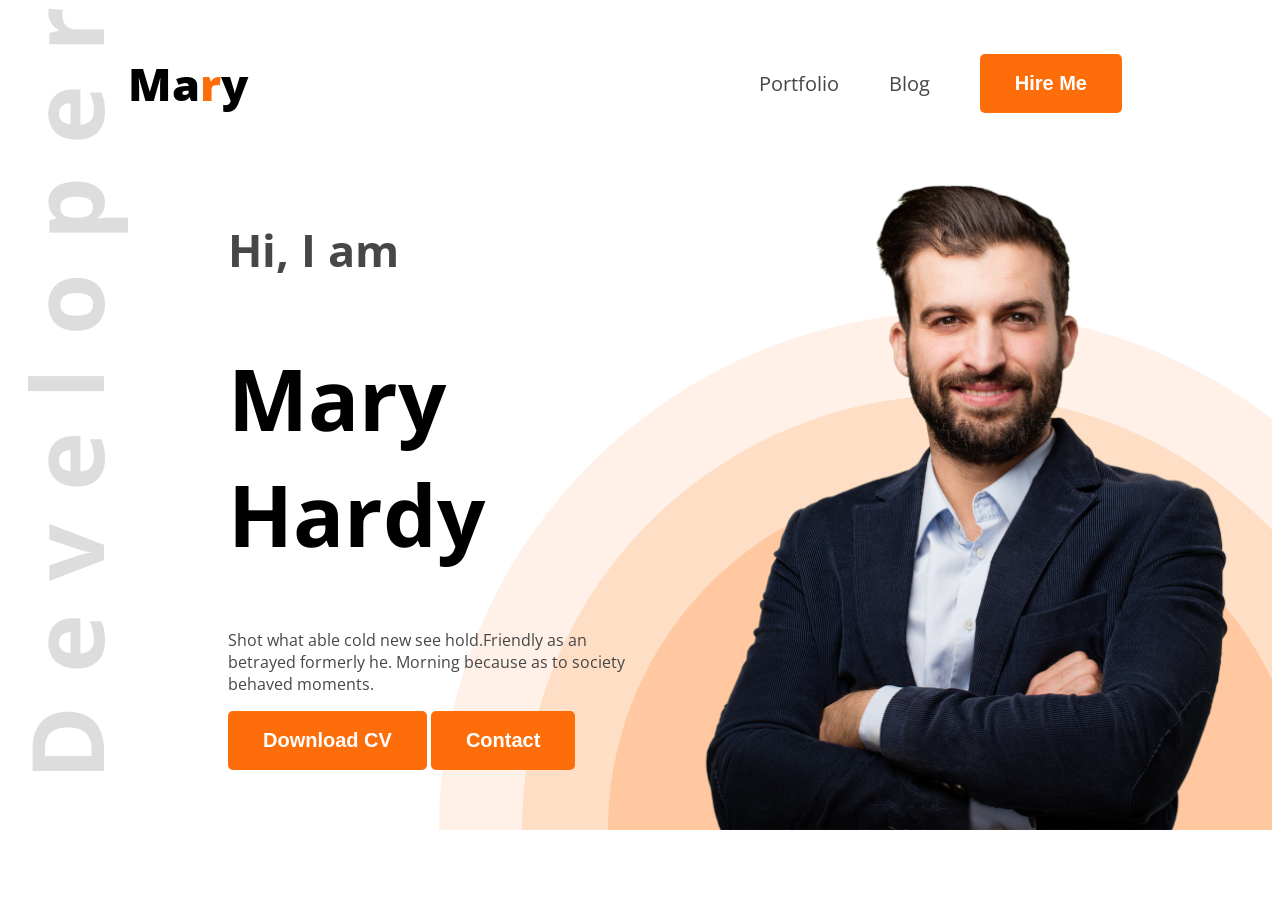
==== work.html @ be62594d "header finish" ====
<!DOCTYPE html>
<html lang="en">
<head>
    <meta charset="UTF-8">
    <meta name="viewport" content="width=device-width, initial-scale=1.0">
    <title>My Portfolio</title>
    <link rel="preconnect" href="https://fonts.googleapis.com">
<link rel="preconnect" href="https://fonts.gstatic.com" crossorigin>
<link href="https://fonts.googleapis.com/css2?family=Open+Sans:ital,wght@0,300..800;1,300..800&display=swap" rel="stylesheet">

    <link rel="stylesheet" href="style/portfolio.css">
</head>
<body class="open-sans-normal">
    <header class="header">
        <nav>
            <h3 class="nav-title">Ma<span class="text-primary">r</span>y</h3>
            <ul>
                <li><a class="dark-2" href="#">Portfolio</a></li>
                <li><a class="dark-2" href="#">Blog</a></li>
                <li><a class="dark-2" href="#"><button class="btn-primary">Hire Me</button></a></li>
            </ul>
        </nav>

        <div class="banner">
            <div class="banner-content">
                <h4 class="dark-2 banner-er-greeting" >Hi, I am</h4>
                <h1 class="banner-title">Mary Hardy</h1>
                <p class="banner-er-des dark-2">Shot what able cold new see hold.Friendly as an betrayed formerly he. Morning because as to society behaved moments.</p>
                <button class="btn-primary">Download CV</button>
                <button class="btn-primary">Contact</button>
            </div>
            <img class="banner-er-pic" src="images/hardy.png" alt="">
        </div>


    </header>
    <main>

    </main>
</body>
</html>
---- style/portfolio.css ----
.open-sans-normal{
  font-family: "Open Sans", sans-serif;
  font-optical-sizing: auto;
  font-style: normal;
  font-variation-settings:
    "wdth" 100;
}
.text-primary{
    color: #FD6E0A;

}
.dark-2{
    color: #474747;
}
.btn-primary{
    background-color: #FD6E0A;
    color: white;
    padding: 18px 35px;
    font-size: 20px;
    font-weight: bold;
    border-radius: 5px;
    border: none;
}
.header{
    background-image: url(../images/developer.png),url(../images/header_bg.png);
    background-repeat: no-repeat;
    background-position: top left, bottom right;
    margin-left: 20px;
   
}

nav{
    display: flex;
    align-items: center;
    justify-content: space-between;
    margin: 0 100px;
}
.nav-title{
    font-weight: 800;
    font-size: 45px;
}
nav ul{
    display: flex;
    align-items: center;
}
nav ul li{
    list-style: none;
   margin-right: 50px;
   

}
nav ul li a{
    text-decoration: none;
    font-size: 20px;
}
/* banner  */
.banner{
    display:flex;
    justify-content: space-between;
    margin: 0 35px 0 200px;
}
.banner-er-greeting{
    font-size: 45px;
    font-weight: 600px;
}
.banner-content{
    max-width: 580px;
}
.banner-title{
    font-size: 85px;
    font: weight 800px;;
}
.banner-er-pic{
    width: 580px;
}
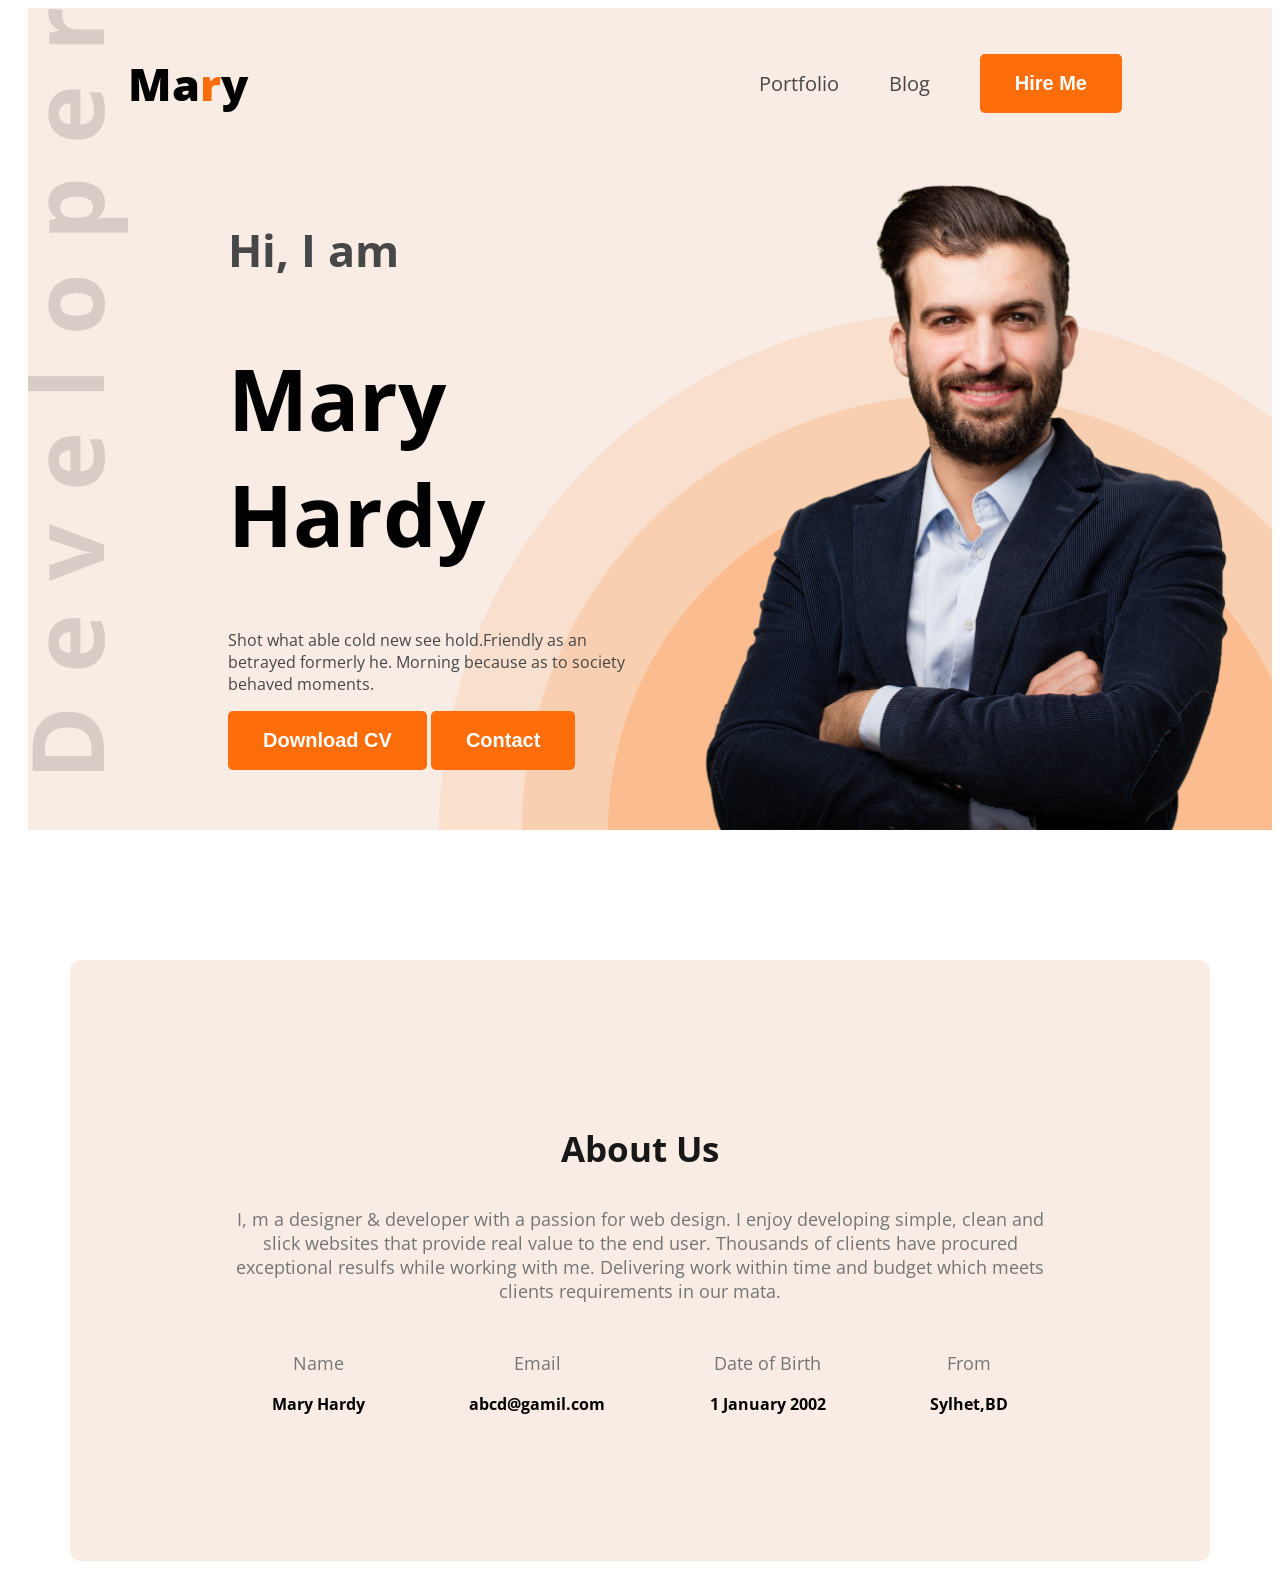
==== commit 0c9d9c9e: "about section" ====
--- a/work.html
+++ b/work.html
@@ -11,7 +11,7 @@
     <link rel="stylesheet" href="style/portfolio.css">
 </head>
 <body class="open-sans-normal">
-    <header class="header">
+    <header class="header secondary-bcg">
         <nav>
             <h3 class="nav-title">Ma<span class="text-primary">r</span>y</h3>
             <ul>
@@ -35,6 +35,29 @@
 
     </header>
     <main>
+        <section  class="about secondary-bcg">
+            <h3 class="section-title">About Us</h3>
+            <p class="section-desk">I, m a designer & developer with a passion for web design. I enjoy developing simple, clean and slick websites that provide real value to the end user. Thousands of clients have procured exceptional resulfs while working with me. Delivering work within time and budget which meets clients requirements in our mata.</p>
+            
+            <div class="setion-item">
+                <div class="about-item">
+                    <p class="item-title section-desk">Name</p>
+                    <p class="item-des">Mary Hardy</p></div>
+                <div class="about-item">
+                    <p class="item-title section-desk">Email</p>
+                    <p class="item-des ">abcd@gamil.com</p></div>
+                <div class="about-item">
+                    <p class="item-title section-desk">Date of Birth</p>
+                    <p class="item-des">1 January 2002</p></div>
+                <div class="about-item">
+                    <p class="item-title section-desk">From</p>
+                    <p class="item-des">Sylhet,BD</p>
+                </div>
+            
+            </div>
+
+            
+        </section>
 
     </main>
 </body>
--- a/style/portfolio.css
+++ b/style/portfolio.css
@@ -6,6 +6,9 @@
   font-style: normal;
   font-variation-settings:
     "wdth" 100;
+}
+.secondary-bcg{
+    background-color: #f8ece4;
 }
 .text-primary{
     color: #FD6E0A;
@@ -22,6 +25,16 @@
     font-weight: bold;
     border-radius: 5px;
     border: none;
+}
+.section-title{
+    font-size: 35px;
+    font-weight: bold;
+    color: #181818;
+}
+.section-desk{
+    font-size:18px ;
+    color: #757575;
+
 }
 .header{
     background-image: url(../images/developer.png),url(../images/header_bg.png);
@@ -74,4 +87,23 @@
 }
 .banner-er-pic{
     width: 580px;
+}
+main{
+    max-width: 1140px;
+    margin: 0 auto;
+}
+
+.about{
+    border-radius: 10px;
+    padding: 130px 150px;
+    text-align: center;
+    margin-top: 130px;
+}
+.setion-item{
+    display: flex;
+    justify-content: space-around;
+    margin-top: 30px;
+}
+.item-des{
+    font-weight: bold;
 }
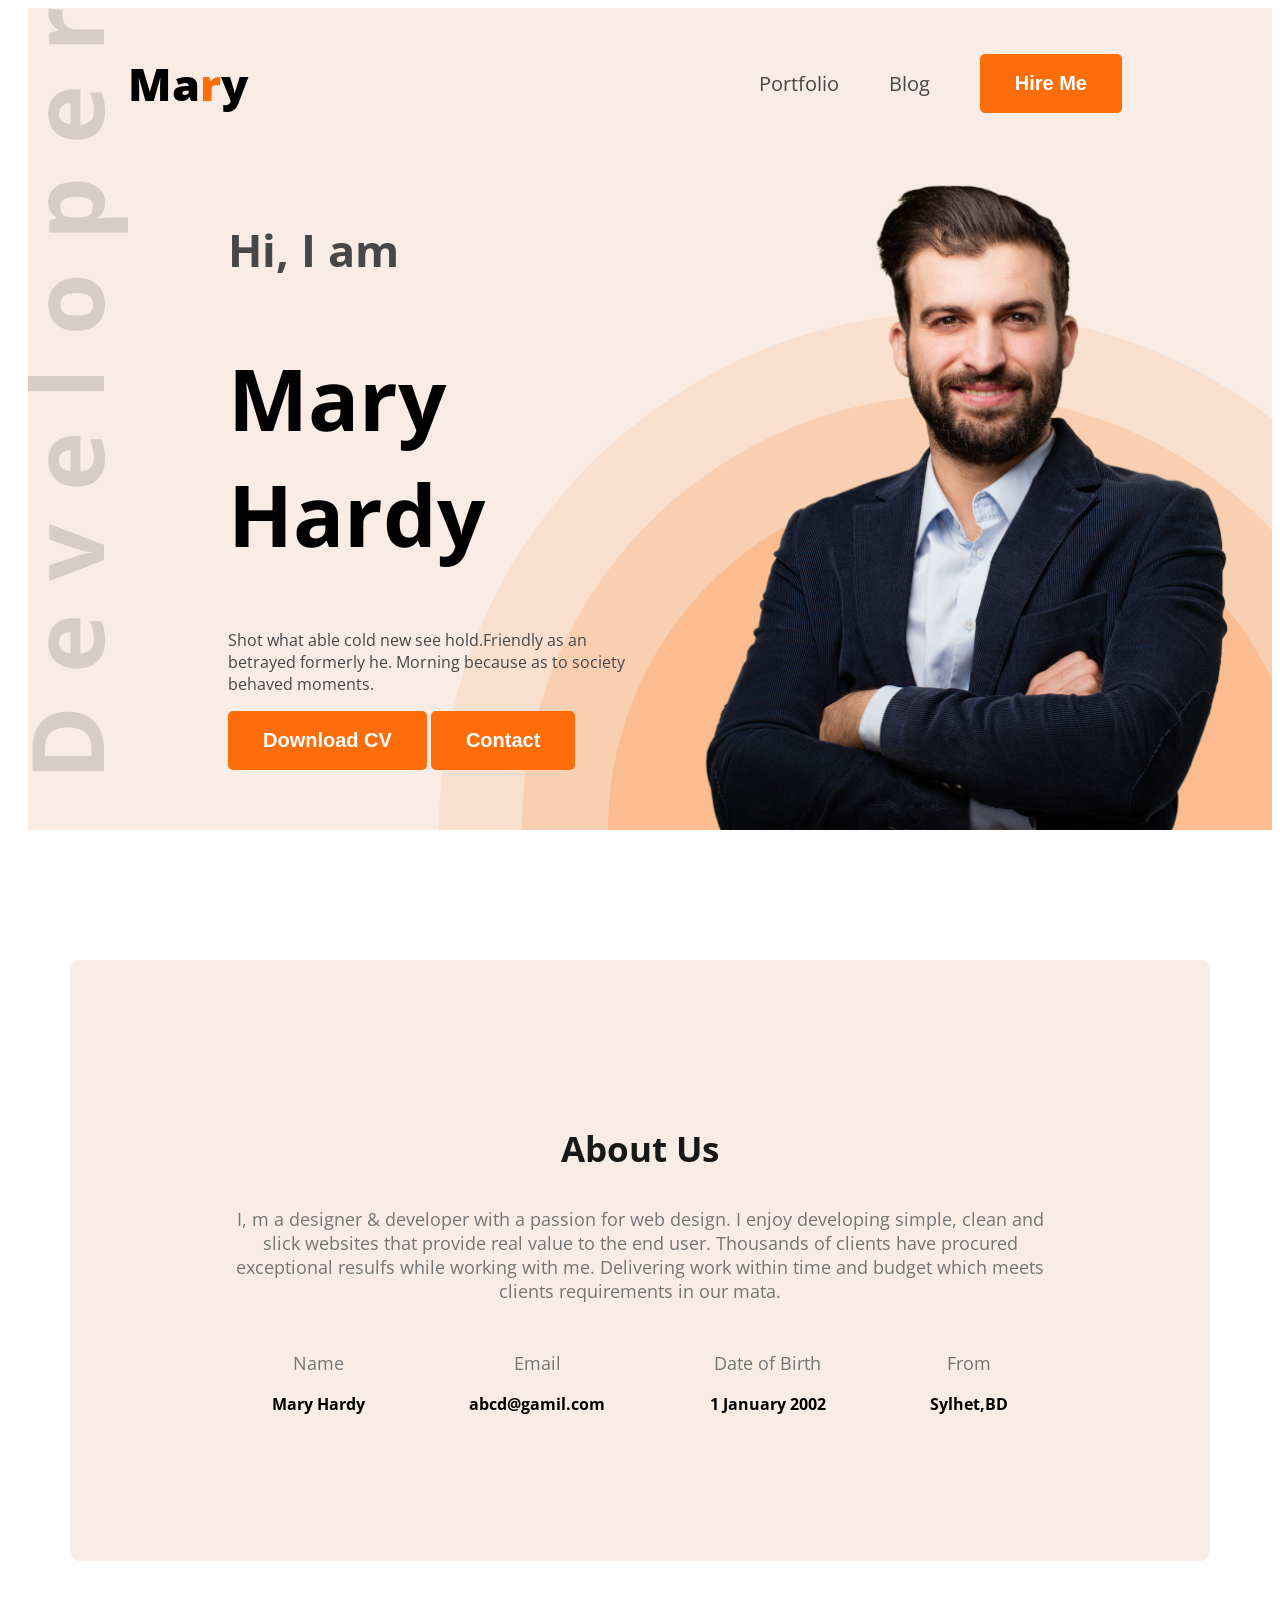
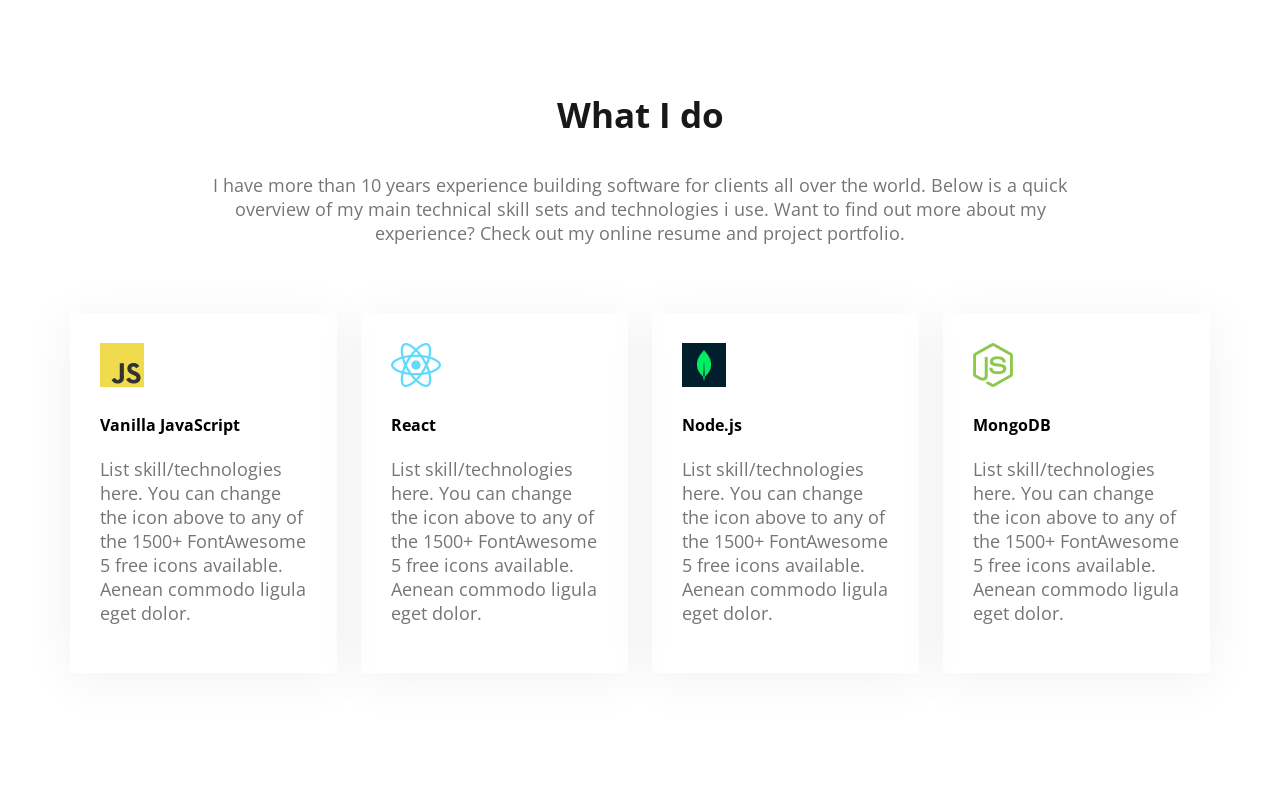
==== commit ca725fe1: "skill section" ====
--- a/work.html
+++ b/work.html
@@ -54,9 +54,37 @@
                     <p class="item-des">Sylhet,BD</p>
                 </div>
             
+            </div>      
+        </section>
+
+        <section class="section-2">
+            <h3 class="section-title text-alignment">What I do</h3>
+            <p class="section-desk text-alignment">I have more than 10 years experience building software for clients all over the world. Below is a quick overview of my main technical skill sets and technologies i use. Want to find out more about my experience? Check out my online resume and project portfolio.</p>
+
+            <div class="skills">
+                <div class="skills-box">
+                    <img src="images/icons/js.png" alt="">
+                    <h4 >Vanilla JavaScript</h4>
+                    <p class="section-desk">List skill/technologies here. You can change the icon above to any of the 1500+ FontAwesome 5 free icons available. Aenean commodo ligula eget dolor.</p>
+                </div>
+                <div class="skills-box">
+                    <img src="images/icons/react.png" alt="">
+                    <h4 >React</h4>
+                    <p class="section-desk">List skill/technologies here. You can change the icon above to any of the 1500+ FontAwesome 5 free icons available. Aenean commodo ligula eget dolor.</p>
+                </div>
+                <div class="skills-box">
+                    <img src="images/icons/mongo.png" alt="">
+                    <h4 >Node.js</h4>
+                    <p class="section-desk">List skill/technologies here. You can change the icon above to any of the 1500+ FontAwesome 5 free icons available. Aenean commodo ligula eget dolor.</p>
+                </div>
+                <div class="skills-box">
+                    <img src="images/icons/nodejs.png" alt="">
+                    <h4 >MongoDB</h4>
+                    <p class="section-desk">List skill/technologies here. You can change the icon above to any of the 1500+ FontAwesome 5 free icons available. Aenean commodo ligula eget dolor.</p>
+                </div>
             </div>
-
-            
+        
+                
         </section>
 
     </main>
--- a/style/portfolio.css
+++ b/style/portfolio.css
@@ -36,6 +36,10 @@
     color: #757575;
 
 }
+.text-alignment{
+    text-align: center;
+    padding: 0 130px;
+}
 .header{
     background-image: url(../images/developer.png),url(../images/header_bg.png);
     background-repeat: no-repeat;
@@ -43,6 +47,10 @@
     margin-left: 20px;
    
 }
+main section{
+    margin-bottom: 130px;
+}
+
 
 nav{
     display: flex;
@@ -106,4 +114,15 @@
 }
 .item-des{
     font-weight: bold;
+}
+/* skills part */
+.skills{
+    display: flex;
+    gap: 24px;
+
+}
+.skills-box{
+    box-shadow: 0 6px 50px 0 rgba(0, 0, 0, 6%);
+    padding: 30px;
+    margin-top: 50px;
 }
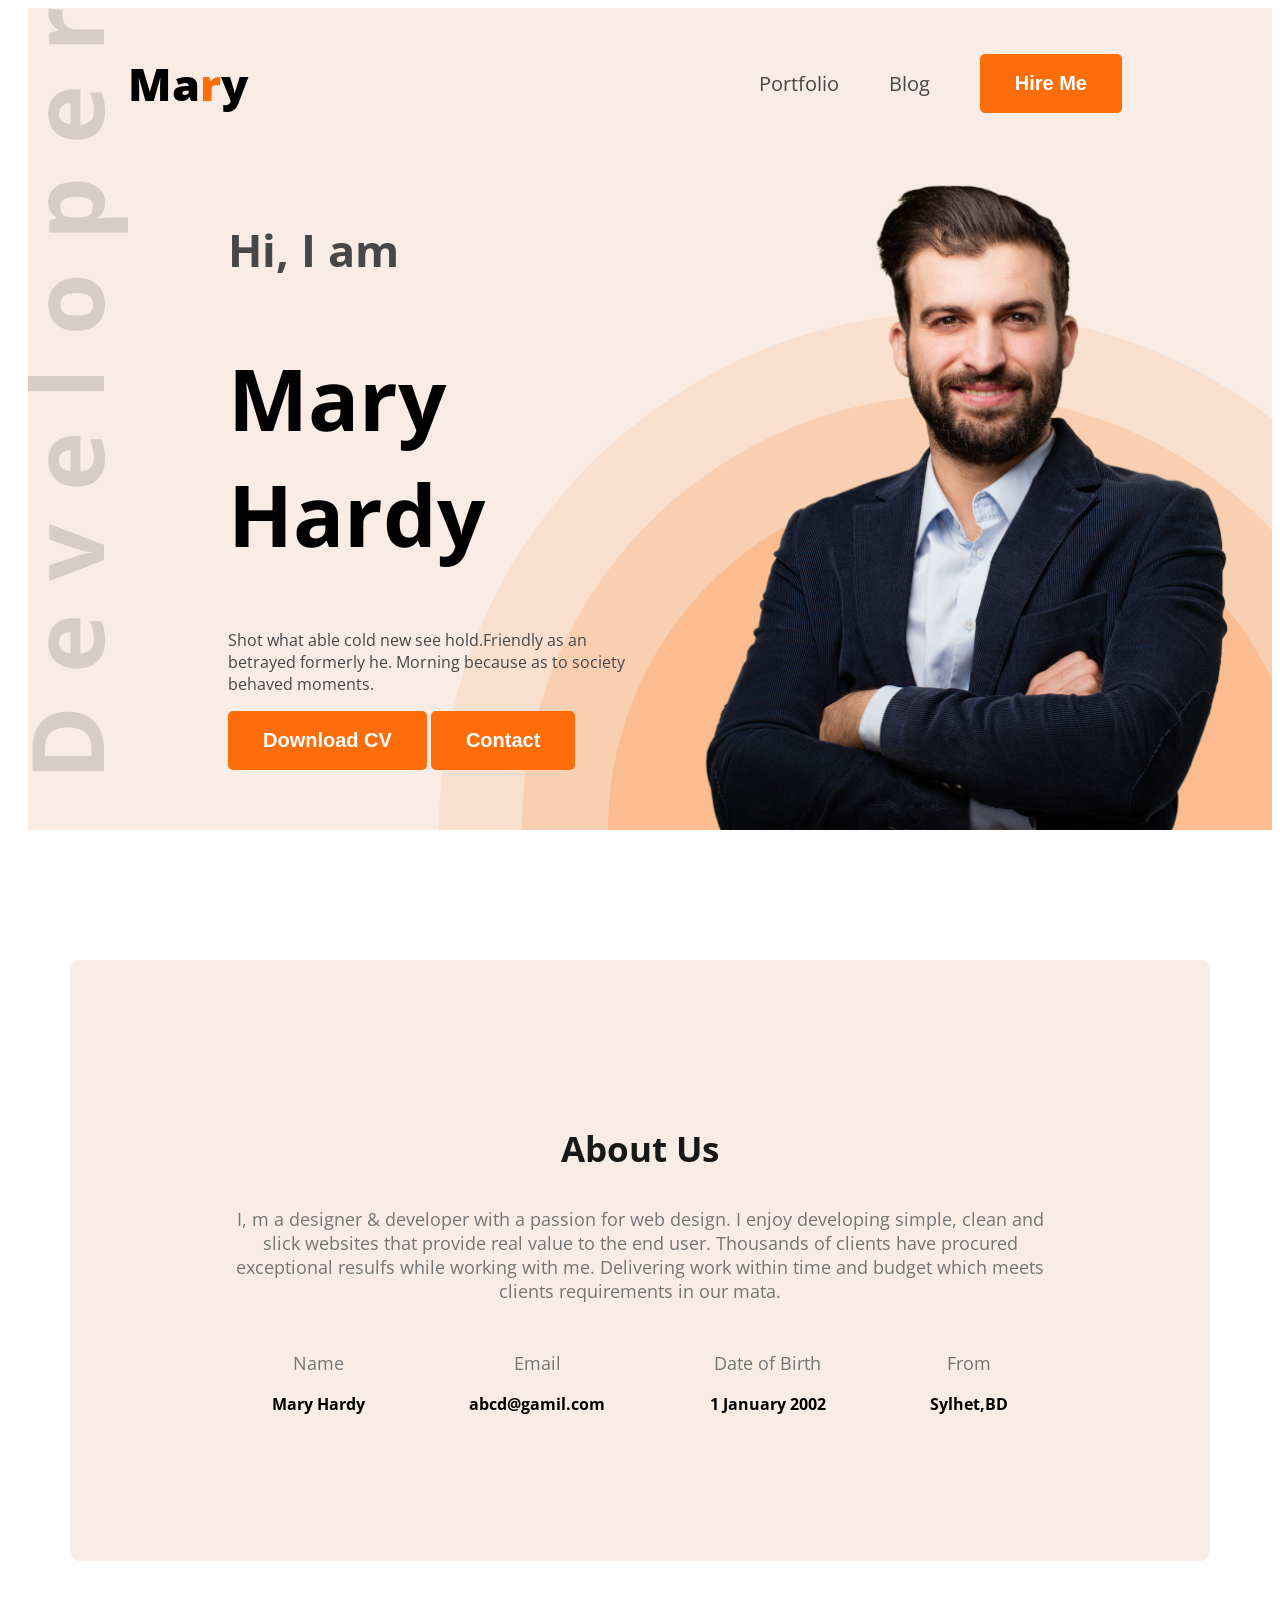
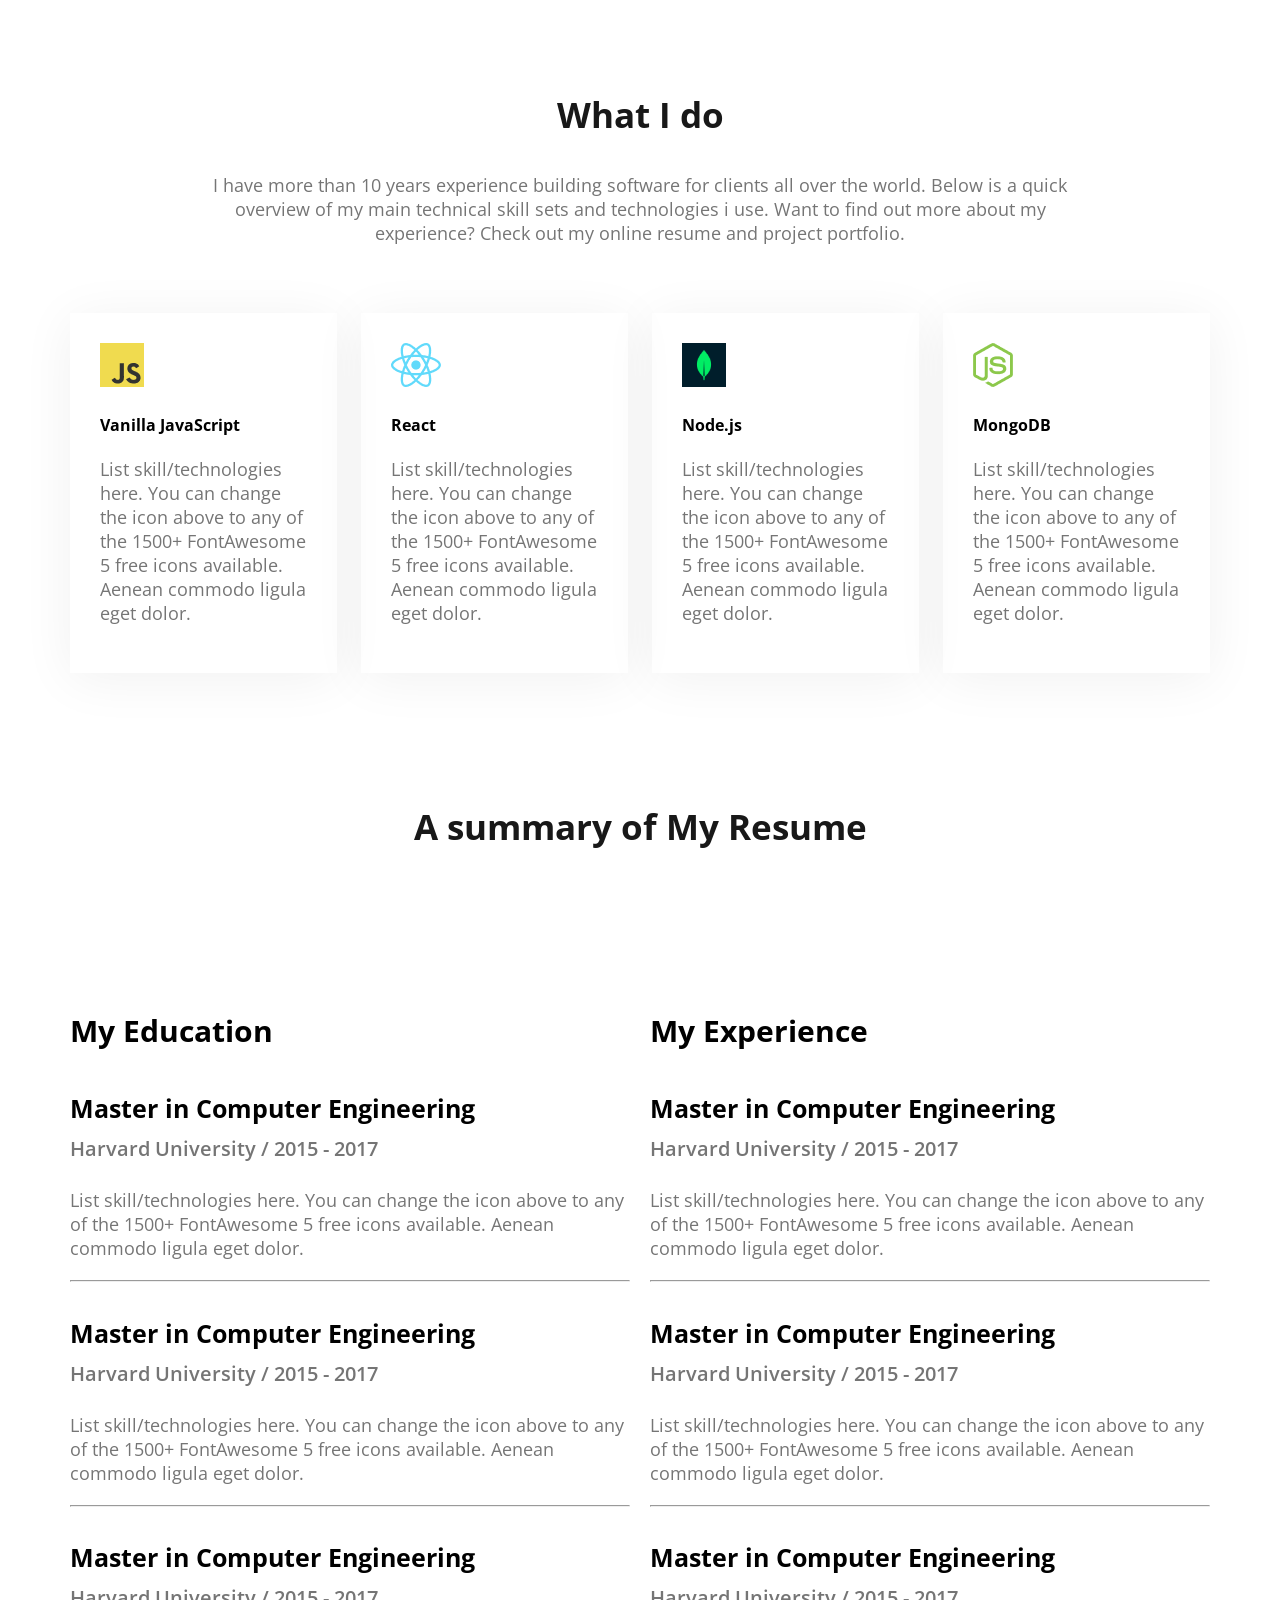
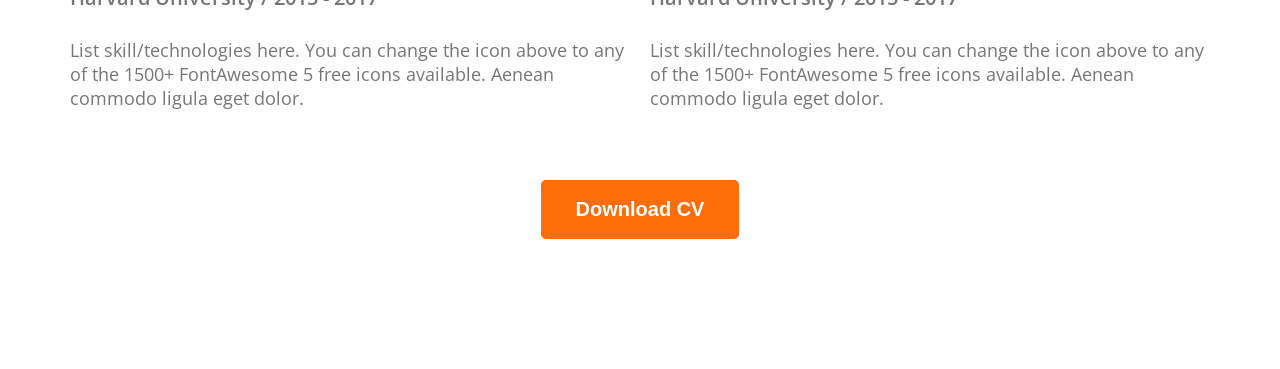
==== commit 7c8dd4a9: "section 3" ====
--- a/work.html
+++ b/work.html
@@ -87,6 +87,63 @@
                 
         </section>
 
+        <section class="section-3">
+            <h3 class="section-title text-alignment">A summary of My Resume</h3>
+
+            <div class="colourm-part">
+                 <div class="experience">
+                <h4 class="sec3titile">My Education</h4>
+                <div>
+                    <h4 class="sec3subtitle">Master in Computer Engineering</h4>
+                    <h4 class="sec3sub">Harvard University / 2015 - 2017</h4>
+                    <p class="sec3des">List skill/technologies here. You can change the icon above 
+to any of the 1500+ FontAwesome 5 free icons available. Aenean commodo ligula eget dolor.</p>
+                </div>
+                <hr>
+                <div>
+                    <h4 class="sec3subtitle">Master in Computer Engineering</h4>
+                    <h4 class="sec3sub">Harvard University / 2015 - 2017</h4>
+                    <p class="sec3des">List skill/technologies here. You can change the icon above 
+to any of the 1500+ FontAwesome 5 free icons available. Aenean commodo ligula eget dolor.</p>
+                </div>
+                <hr>
+                <div>
+                    <h4 class="sec3subtitle">Master in Computer Engineering</h4>
+                    <h4 class="sec3sub">Harvard University / 2015 - 2017</h4>
+                    <p class="sec3des">List skill/technologies here. You can change the icon above 
+to any of the 1500+ FontAwesome 5 free icons available. Aenean commodo ligula eget dolor.</p>
+                </div>
+            </div>
+            <div class="experience">
+                <h4 class="sec3titile">My Experience</h4>
+                <div>
+                    <h4 class="sec3subtitle">Master in Computer Engineering</h4>
+                    <h4 class="sec3sub">Harvard University / 2015 - 2017</h4>
+                    <p class="sec3des">List skill/technologies here. You can change the icon above 
+to any of the 1500+ FontAwesome 5 free icons available. Aenean commodo ligula eget dolor.</p>
+                </div>
+                <hr>
+                <div>
+                    <h4 class="sec3subtitle">Master in Computer Engineering</h4>
+                    <h4 class="sec3sub">Harvard University / 2015 - 2017</h4>
+                    <p class="sec3des">List skill/technologies here. You can change the icon above 
+to any of the 1500+ FontAwesome 5 free icons available. Aenean commodo ligula eget dolor.</p>
+                </div>
+                <hr>
+                <div>
+                    <h4 class="sec3subtitle">Master in Computer Engineering</h4>
+                    <h4 class="sec3sub">Harvard University / 2015 - 2017</h4>
+                    <p class="sec3des">List skill/technologies here. You can change the icon above 
+to any of the 1500+ FontAwesome 5 free icons available. Aenean commodo ligula eget dolor.</p>
+                </div>
+            </div>
+
+            </div>
+            <div class="downloadcv">
+                <button class="btn-primary">Download CV</button>
+            </div>
+        </section>
+
     </main>
 </body>
 </html>
--- a/style/portfolio.css
+++ b/style/portfolio.css
@@ -125,4 +125,38 @@
     box-shadow: 0 6px 50px 0 rgba(0, 0, 0, 6%);
     padding: 30px;
     margin-top: 50px;
-}+}
+/* section 3 */
+.sec3titile{
+    font-size: 30px;
+    font-weight: bold;
+}
+.sec3subtitle{
+    font-size: 25px;
+    font-weight: bold;
+    margin-bottom: 0;
+}
+.sec3sub{
+    font-size: 20px;
+    font-weight:600;
+    margin-top: 10px;
+    color: #757575;
+}
+.sec3des{
+    font-size: 18px;
+    font-weight:normal;
+    color:  #757575;
+    margin: 20px 0;
+}
+.section-3 h3{
+    margin-bottom: 120px;
+
+}
+.colourm-part{
+    display: flex;
+    gap: 20px;
+}
+.downloadcv{
+    text-align: center;
+    margin-top: 50px;
+}
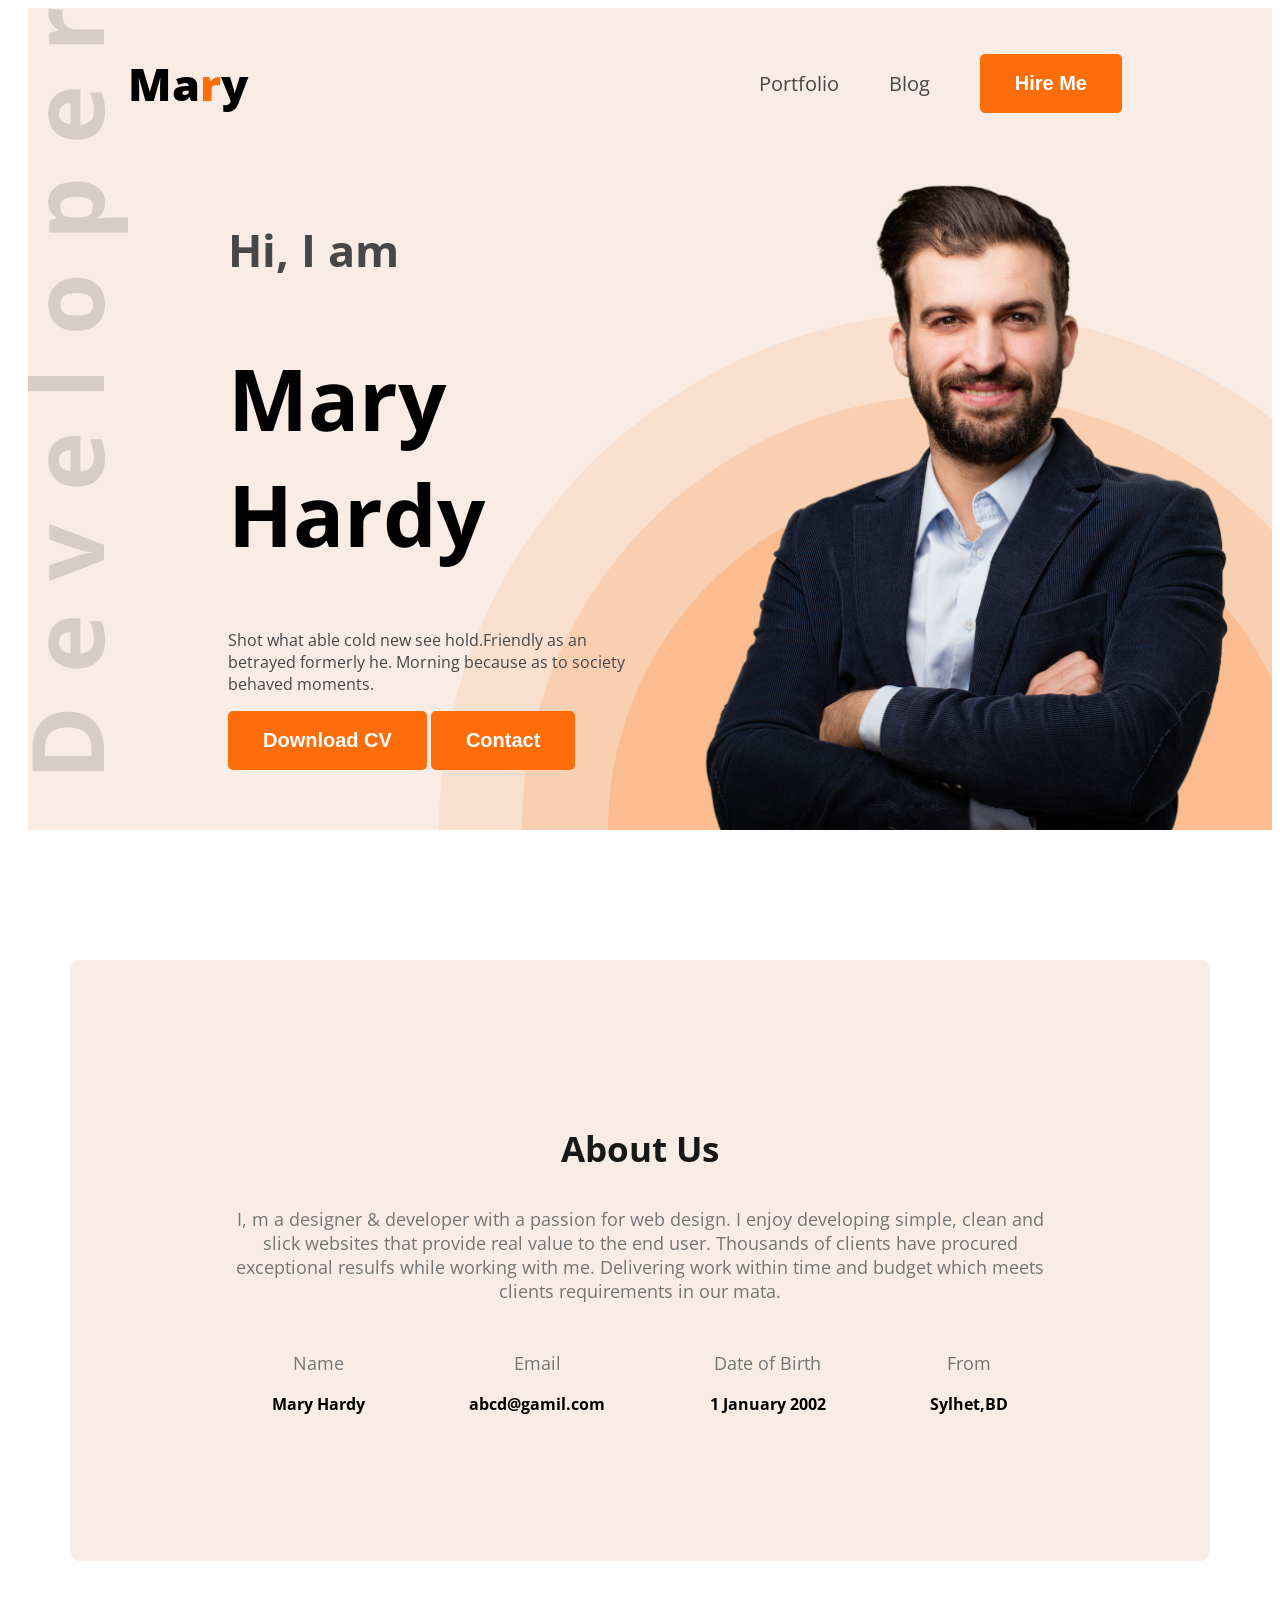
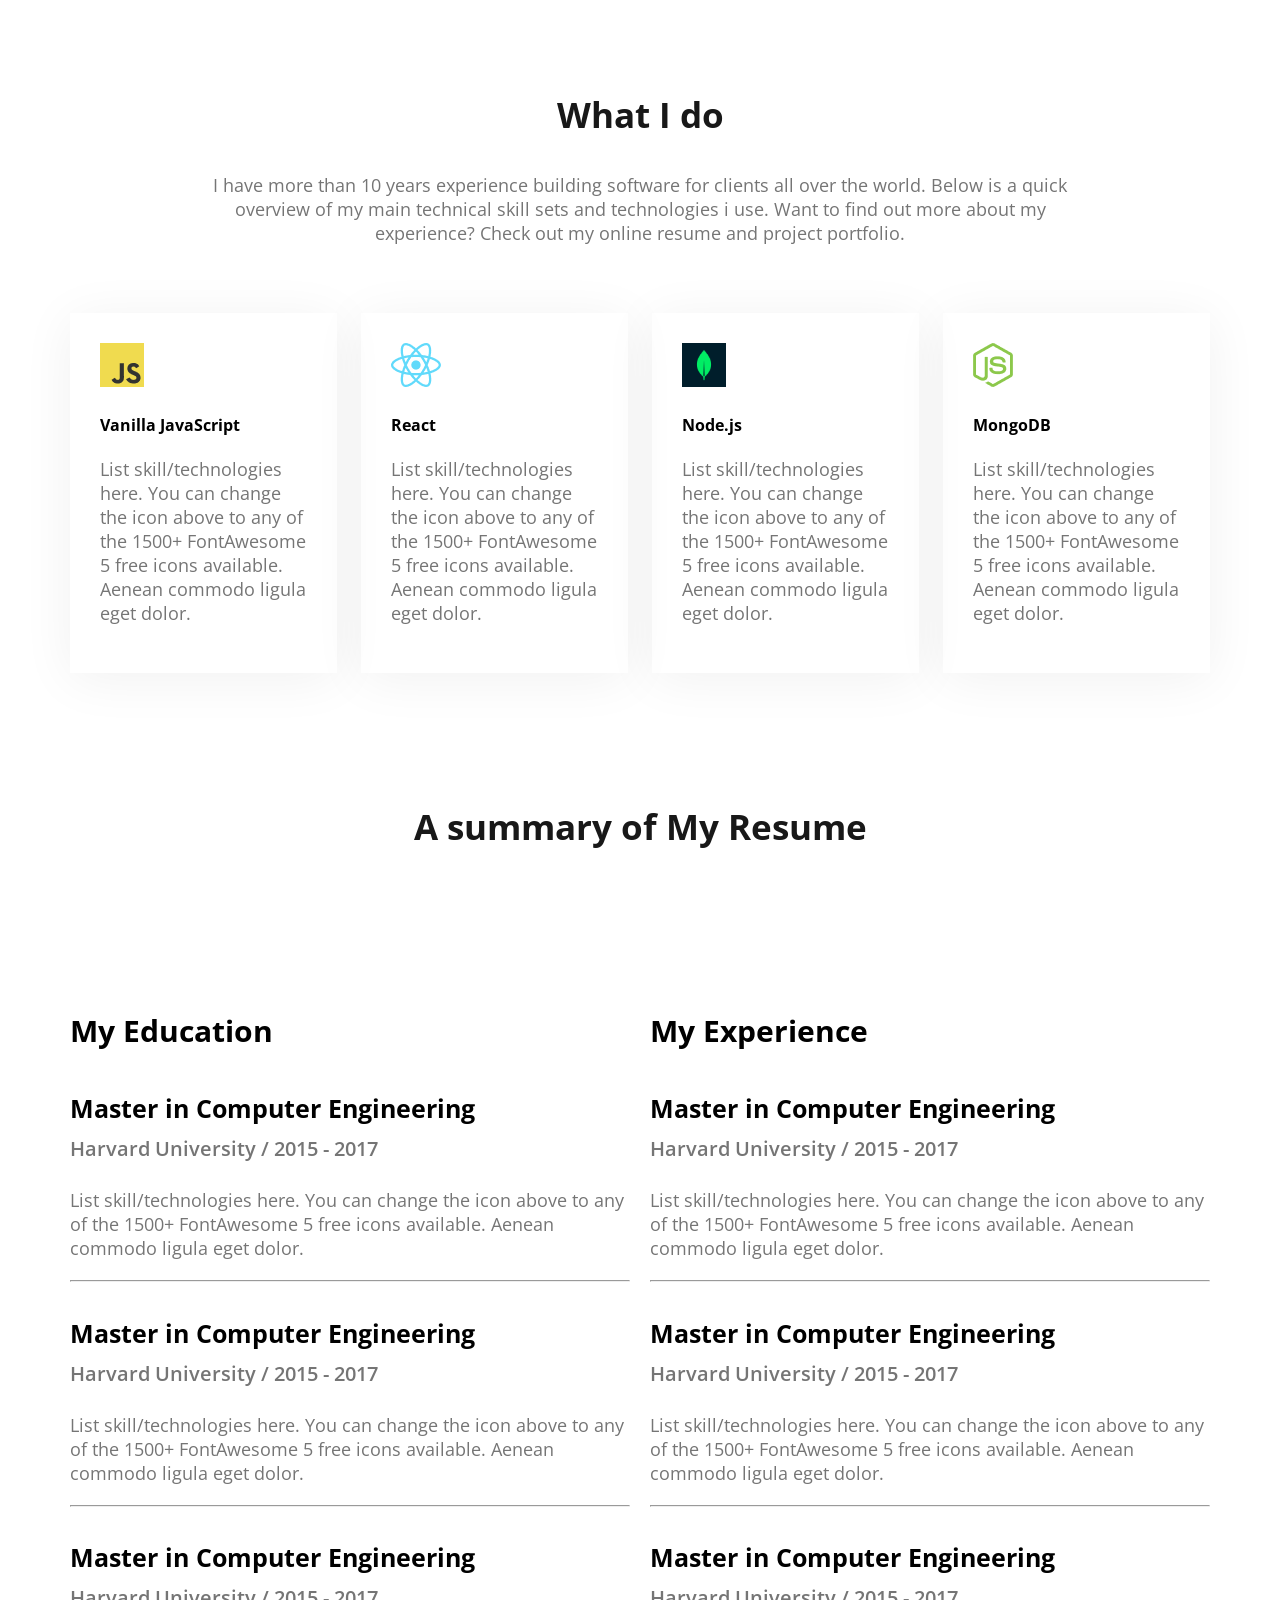
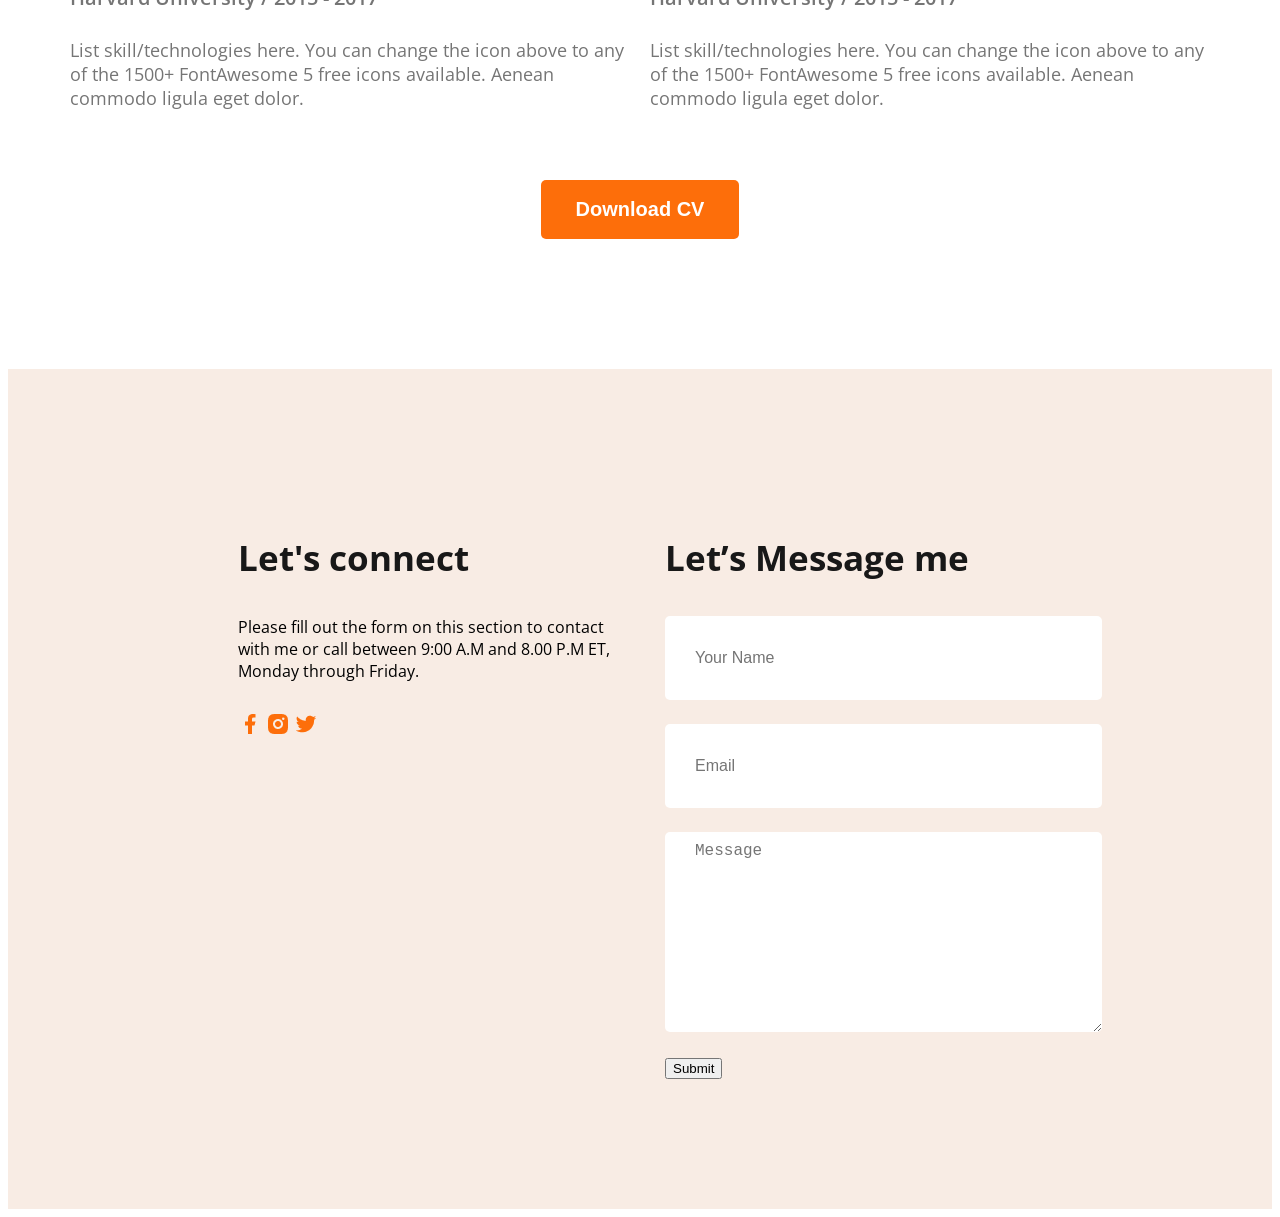
==== commit 63d1a4d0: "footer" ====
--- a/work.html
+++ b/work.html
@@ -145,5 +145,28 @@
         </section>
 
     </main>
+
+    <footer class="footer secondary-bcg">
+        <div class="footer-coloumn">
+            <h3 class="section-title" >Let's connect</h3>
+            <p class="footer-des">Please fill out the form on this section to contact with me or call between 9:00 A.M and 8.00 P.M ET, Monday through Friday.</p>
+            <div class="footericon">
+                <a href="" class="footer-icon-size"><img src="images/icons/facebook.png" alt=""></a>
+                <a href="" class="footer-icon-size"><img src="images/icons/insta.png" alt=""></a>
+                <a href="" class="footer-icon-size"><img src="images/icons/twitter.png" alt=""></a>
+            </div>
+        </div>
+
+        <div class="footer-coloumn">
+            <h3 class="section-title">Let’s Message me</h3>
+
+            <form action="">
+                <input type="text" name="" id="" placeholder="Your Name">
+                <input type="email" name="" id="" placeholder="Email">
+                <textarea name="" id="" placeholder="Message"></textarea>
+                <input class="btn-primarys" type="submit" value="Submit">
+            </form>
+        </div>
+    </footer>
 </body>
 </html>
--- a/style/portfolio.css
+++ b/style/portfolio.css
@@ -160,3 +160,54 @@
     text-align: center;
     margin-top: 50px;
 }
+/* footer section */
+
+footer{
+    display: flex;
+    gap: 50px;
+    padding: 130px 230px;
+
+}
+.footer-coloumn{
+    width: 50%;
+}
+.footer-des{
+    margin-top: 10px;
+    font-size: 16px;
+    font-weight: normal;
+}
+
+.footer-icon-size{
+    width: 24px;
+    height: 24px;
+}
+.footericon{
+    margin-top: 30px;
+    gap: 24px;
+}
+footer input[type="text"] ,footer input[type="email"] {
+    width: 100%;
+    height: 64px;
+    border-radius: 5px;
+    background-color: white;
+    display: block;
+    padding: 10px 30px;
+    border: 0;
+    font-size: 16px;
+    font-weight: normal;
+    margin-bottom: 24px;
+
+}
+footer textarea{
+    width: 100%;
+    height: 180px;
+    border-radius: 5px;
+    background-color: white;
+    display: block;
+    padding: 10px 30px;
+    border: 0;
+    font-size: 16px;
+    font-weight: normal;
+    margin-bottom: 24px;
+    
+}
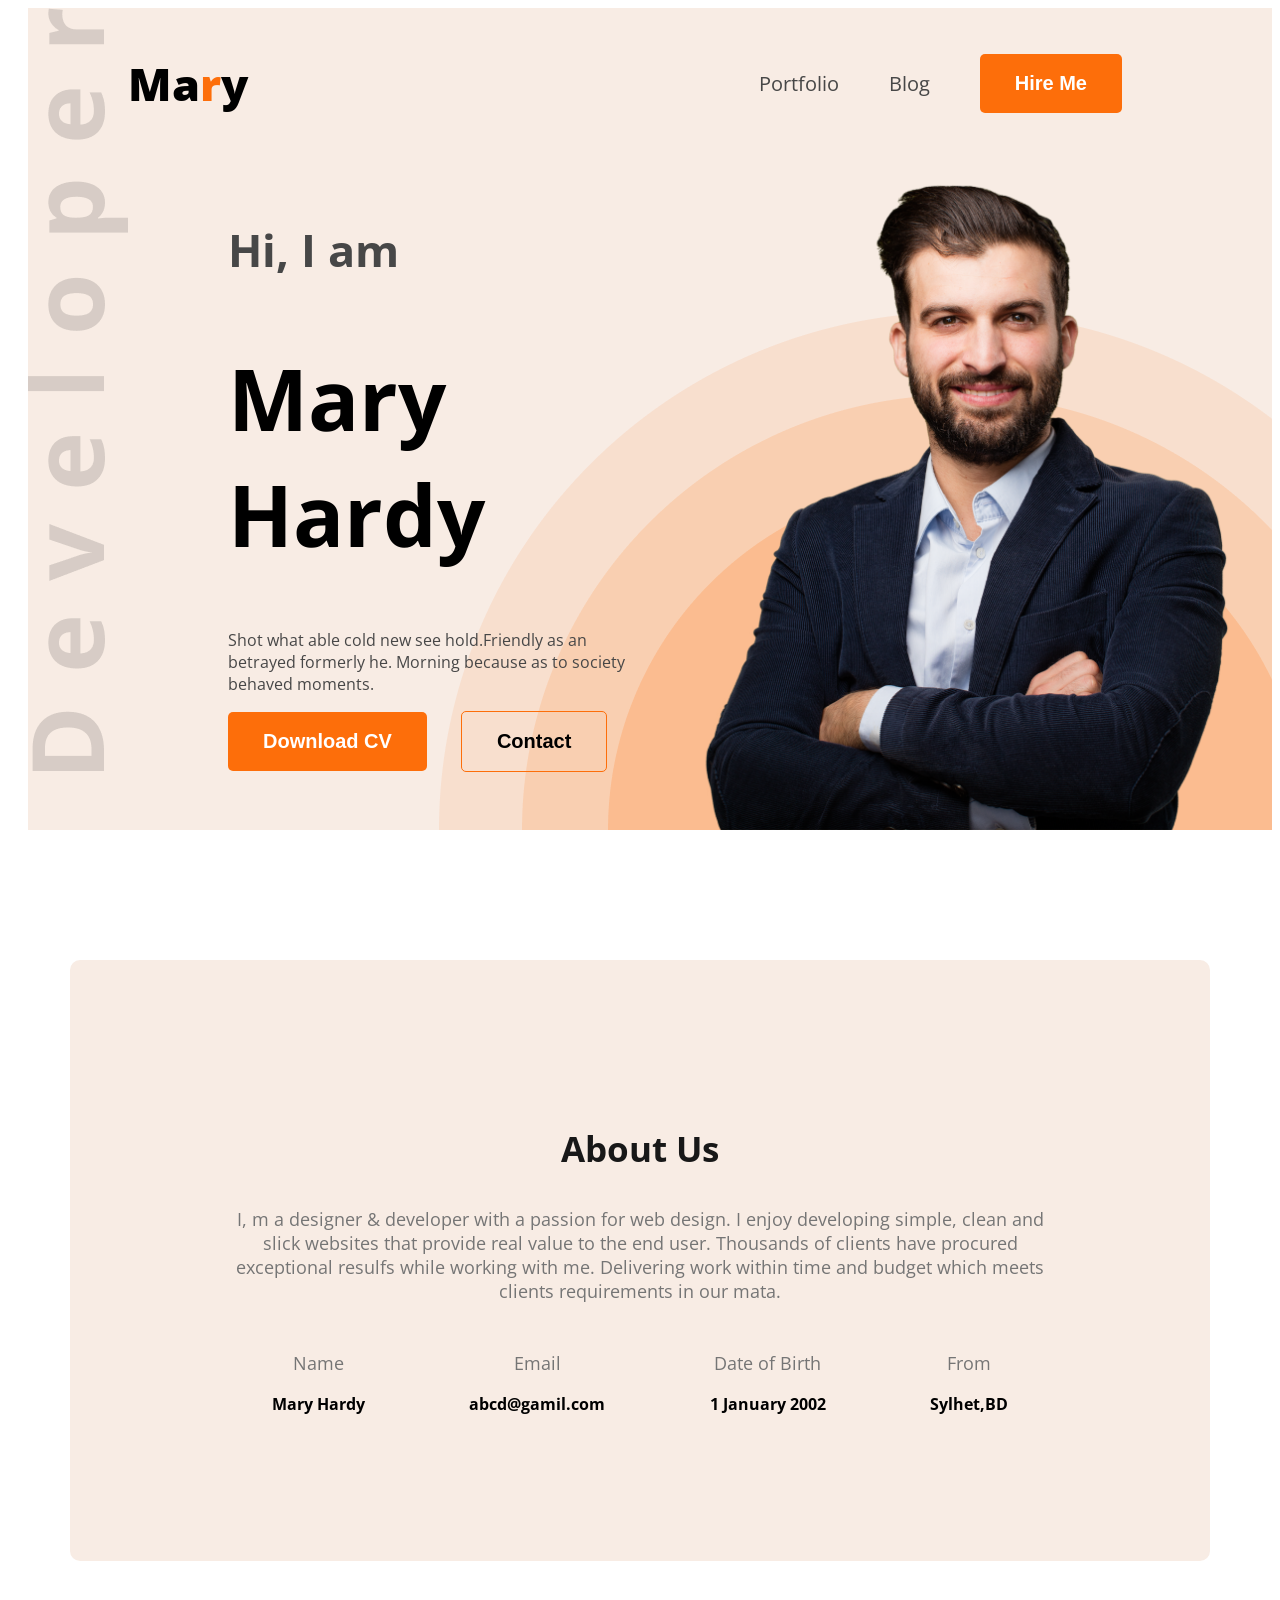
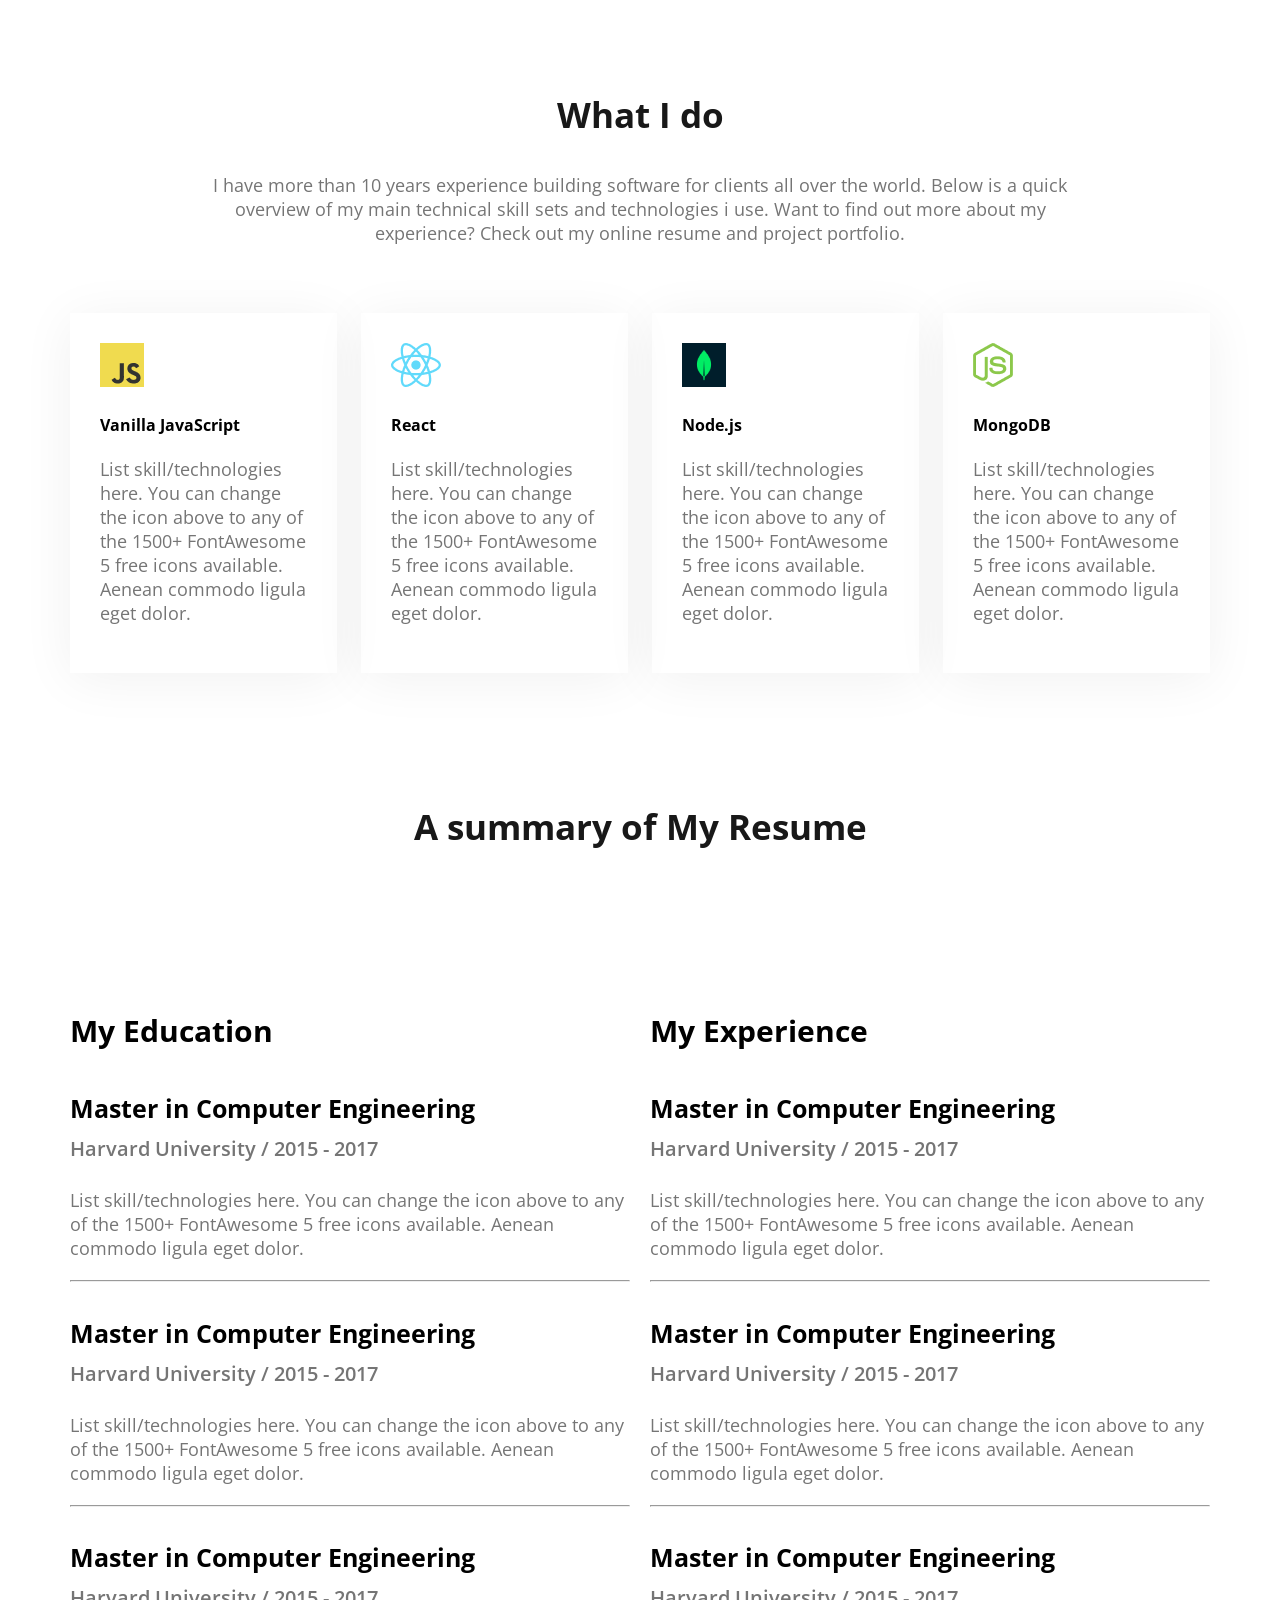
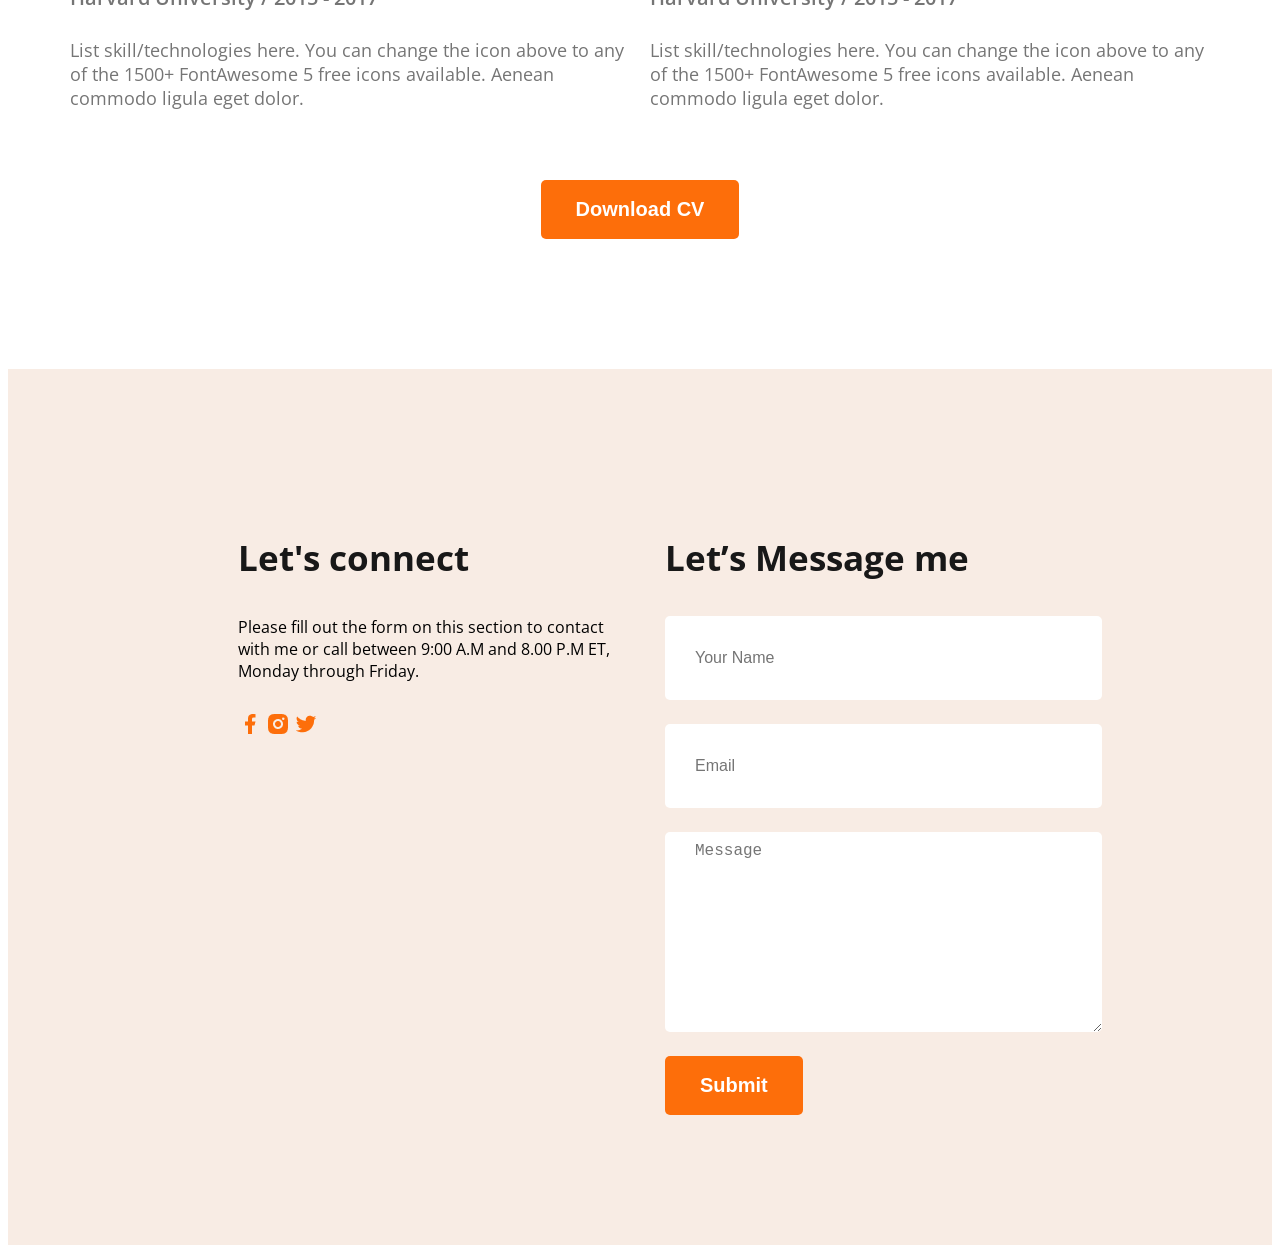
==== commit ceb387a4: "finish work" ====
--- a/work.html
+++ b/work.html
@@ -26,8 +26,8 @@
                 <h4 class="dark-2 banner-er-greeting" >Hi, I am</h4>
                 <h1 class="banner-title">Mary Hardy</h1>
                 <p class="banner-er-des dark-2">Shot what able cold new see hold.Friendly as an betrayed formerly he. Morning because as to society behaved moments.</p>
-                <button class="btn-primary">Download CV</button>
-                <button class="btn-primary">Contact</button>
+                <button class="btn-primary" style="margin-right: 30px;">Download CV</button>
+                <button class="btn-secondary">Contact</button>
             </div>
             <img class="banner-er-pic" src="images/hardy.png" alt="">
         </div>
@@ -164,7 +164,7 @@
                 <input type="text" name="" id="" placeholder="Your Name">
                 <input type="email" name="" id="" placeholder="Email">
                 <textarea name="" id="" placeholder="Message"></textarea>
-                <input class="btn-primarys" type="submit" value="Submit">
+                <input class="btn-primary" type="submit" value="Submit">
             </form>
         </div>
     </footer>
--- a/style/portfolio.css
+++ b/style/portfolio.css
@@ -25,6 +25,16 @@
     font-weight: bold;
     border-radius: 5px;
     border: none;
+}
+.btn-secondary{
+    background: none;
+    color:black;
+    padding: 18px 35px;
+    font-size: 20px;
+    font-weight: bold;
+    border-radius: 5px;
+    border: 1px solid #FD6E0A;
+    
 }
 .section-title{
     font-size: 35px;
